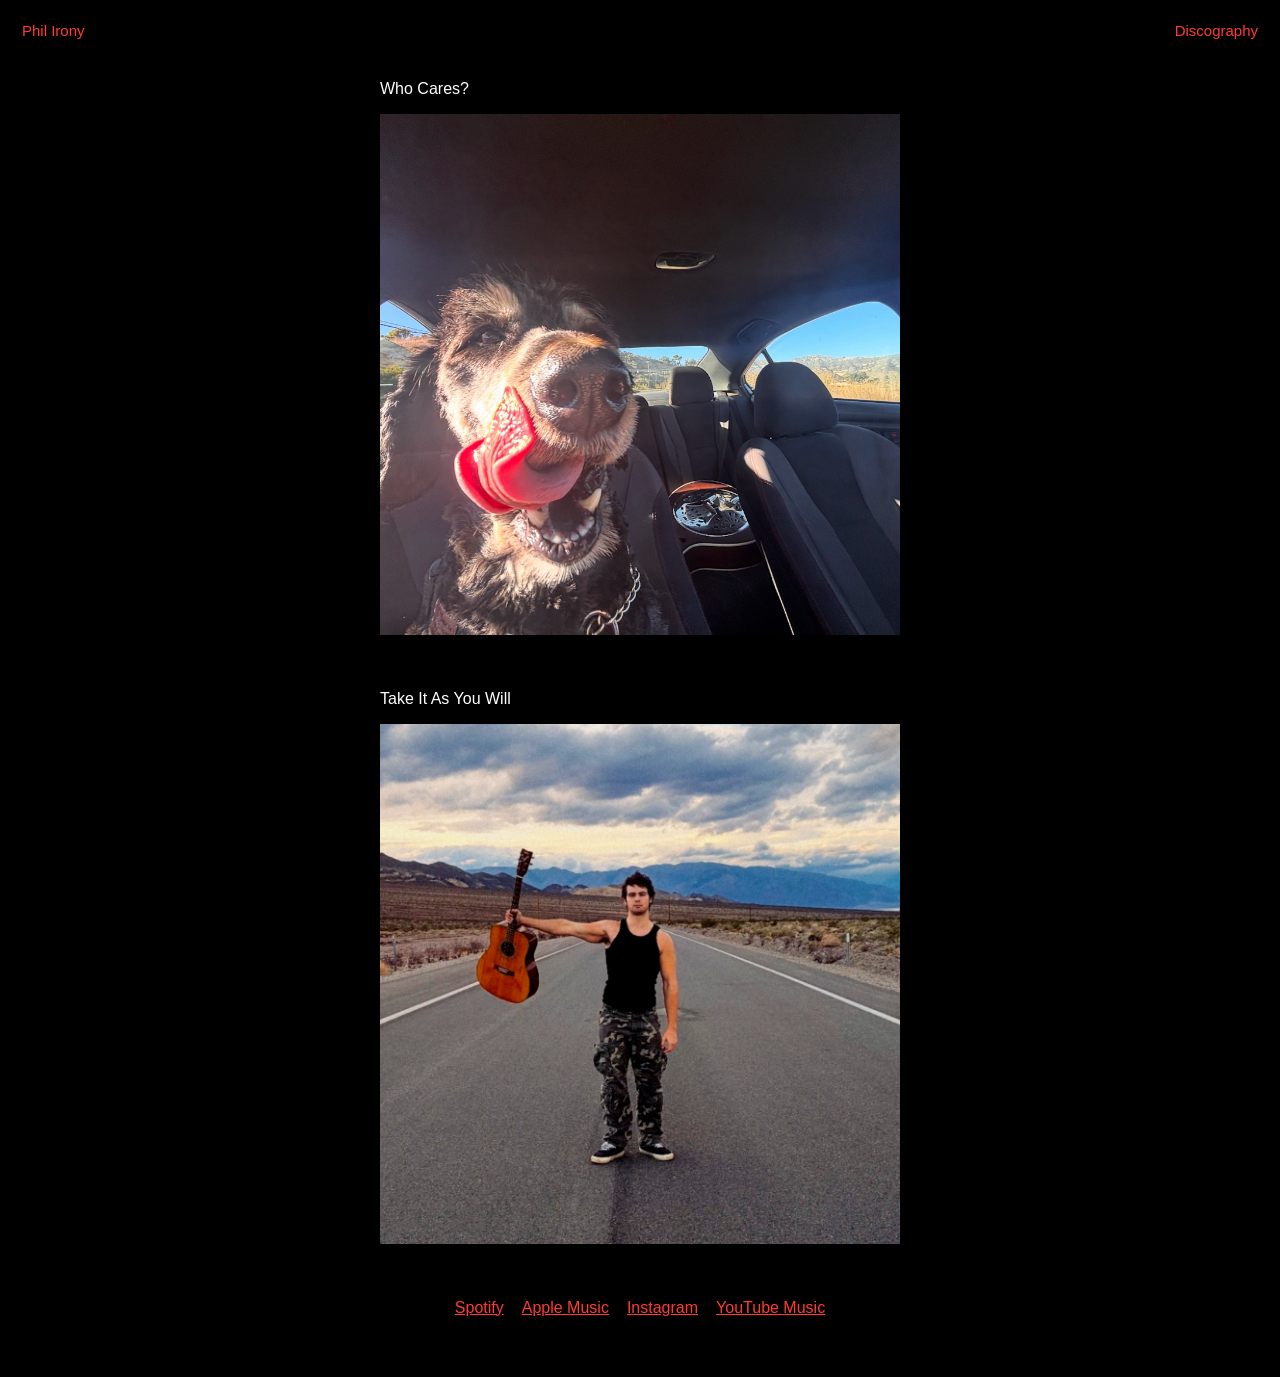
==== index.html @ 6e4e8492 "Dev 1" ====
<!DOCTYPE html>
<html lang="en">
<head>
  <meta charset="UTF-8">
  <meta name="viewport" content="width=device-width, initial-scale=1.0">
  <title>Phil Irony</title>
  <link rel="stylesheet" href="style.css">
</head>

<body>

<div class="top-left">
    Phil Irony
</div>

<div class="top-right">
    <a href="index.html">Discography</a>
</div>

<main class="home">

<p class="small-title">Who Cares?</p>

<a href="ep2.html">
    <img class="album-cover" src="Who Cares EP.png" alt="Who Cares?">
</a>

<p class="small-title">Take It As You Will</p>

<a href="ep1.html">
    <img class="album-cover" src="EP1.png" alt="Take It As You Will">
</a>

<div class="bottom-links">
    <a href="https://open.spotify.com/artist/69qoSF35NxEwvkqIJ1cYDh" target="_blank">Spotify</a>
    <a href="https://music.apple.com/us/artist/phil-irony/1895203218" target="_blank">Apple Music</a>
    <a href="https://www.instagram.com/phil.irony/" target="_blank">Instagram</a>
    <a href="https://music.youtube.com/channel/UC3ixc5yNg5zxXjvX2o9F77Q" target="_blank">YouTube Music</a>
</div>

</main>

</body>
</html>
---- style.css ----
body{
    background:#000;
    color:white;
    font-family:Avenir,"Avenir Next",Helvetica,sans-serif;
    margin:0;
    font-size:16px;
}

a{
    color:white;
    text-decoration:none;
}

a:hover{
    text-decoration:underline;
}

.top-left{
    position:fixed;
    left:22px;
    top:22px;
    color:#ff3b30;
    font-size:15px;
}

.top-right{
    position:fixed;
    right:22px;
    top:22px;
    font-size:15px;
}

.top-right a{
    color:#ff3b30;
}

.home,
.album-page{
    width:520px;
    max-width:88vw;
    margin:80px auto 50px auto;
}

.small-title{
    margin-top:50px;
    margin-bottom:16px;
}

.album-cover{
    width:520px;
    max-width:100%;
    display:block;
    margin-bottom:55px;
}

.bottom-links{
    display:flex;
    justify-content:center;
    flex-wrap:wrap;
    gap:18px;
    margin-top:30px;
    margin-bottom:60px;
}

.bottom-links a,
.listen-links a{
    color:#ff3b30;
    text-decoration:underline;
}

.listen-links{
    display:flex;
    gap:18px;
    margin-top:20px;
    margin-bottom:40px;
}

.tracklist{
    margin-top:30px;
}

details{
    margin-bottom:18px;
}

summary{
    cursor:pointer;
    list-style:none;
}

summary::-webkit-details-marker{
    display:none;
}

summary span{
    float:right;
    color:rgba(255,255,255,.65);
}

details p{
    line-height:1.5;
    color:rgba(255,255,255,.85);
}
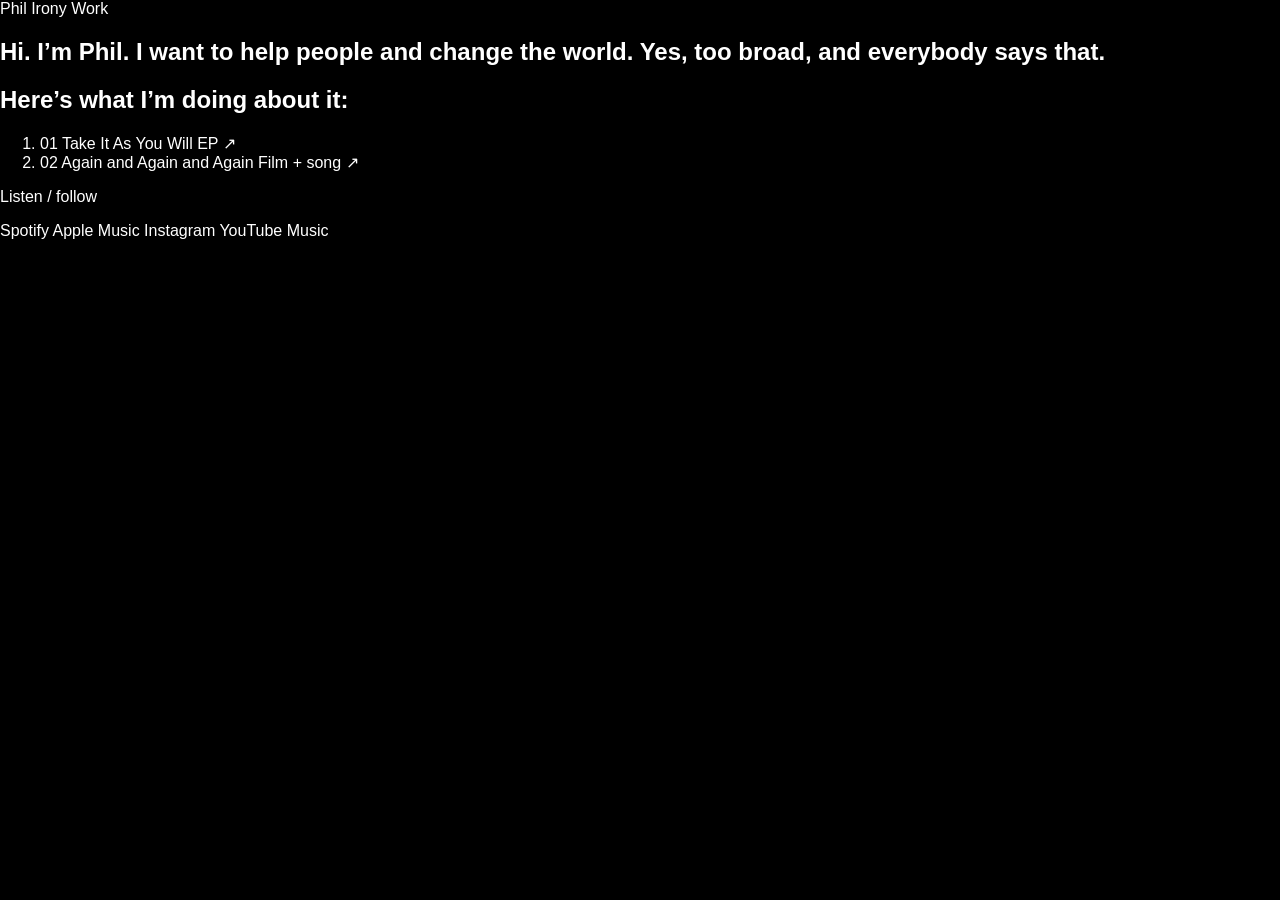
==== commit 10be72f8: "Redesign artist site and update featured work" ====
--- a/index.html
+++ b/index.html
@@ -3,42 +3,56 @@
 <head>
   <meta charset="UTF-8">
   <meta name="viewport" content="width=device-width, initial-scale=1.0">
+  <meta name="description" content="Music and films by Phil Irony.">
   <title>Phil Irony</title>
   <link rel="stylesheet" href="style.css">
 </head>
+<body>
+  <header class="site-header">
+    <a class="wordmark" href="index.html" aria-label="Phil Irony home">Phil Irony</a>
+    <a class="nav-link" href="#work">Work</a>
+  </header>
 
-<body>
+  <main>
+    <section class="intro" aria-labelledby="intro-message">
+      <h1 id="intro-message">
+        Hi. I’m Phil. I want to help people and change the world.
+        <span>Yes, too broad, and everybody says that.</span>
+      </h1>
+    </section>
 
-<div class="top-left">
-    Phil Irony
-</div>
+    <section class="work" id="work" aria-labelledby="work-heading">
+      <h2 id="work-heading">Here’s what I’m doing about it:</h2>
 
-<div class="top-right">
-    <a href="index.html">Discography</a>
-</div>
+      <ol class="release-list">
+        <li>
+          <a class="release" href="ep1.html">
+            <span class="release-number">01</span>
+            <span class="release-title">Take It As You Will</span>
+            <span class="release-type">EP</span>
+            <span class="release-arrow" aria-hidden="true">↗</span>
+          </a>
+        </li>
+        <li>
+          <a class="release" href="ep2.html">
+            <span class="release-number">02</span>
+            <span class="release-title">Again and Again and Again</span>
+            <span class="release-type">Film + song</span>
+            <span class="release-arrow" aria-hidden="true">↗</span>
+          </a>
+        </li>
+      </ol>
+    </section>
+  </main>
 
-<main class="home">
-
-<p class="small-title">Who Cares?</p>
-
-<a href="ep2.html">
-    <img class="album-cover" src="Who Cares EP.png" alt="Who Cares?">
-</a>
-
-<p class="small-title">Take It As You Will</p>
-
-<a href="ep1.html">
-    <img class="album-cover" src="EP1.png" alt="Take It As You Will">
-</a>
-
-<div class="bottom-links">
-    <a href="https://open.spotify.com/artist/69qoSF35NxEwvkqIJ1cYDh" target="_blank">Spotify</a>
-    <a href="https://music.apple.com/us/artist/phil-irony/1895203218" target="_blank">Apple Music</a>
-    <a href="https://www.instagram.com/phil.irony/" target="_blank">Instagram</a>
-    <a href="https://music.youtube.com/channel/UC3ixc5yNg5zxXjvX2o9F77Q" target="_blank">YouTube Music</a>
-</div>
-
-</main>
-
+  <footer class="site-footer">
+    <p>Listen / follow</p>
+    <nav class="footer-links" aria-label="Music and social links">
+      <a href="https://open.spotify.com/artist/69qoSF35NxEwvkqIJ1cYDh" target="_blank" rel="noopener noreferrer">Spotify</a>
+      <a href="https://music.apple.com/us/artist/phil-irony/1895203218" target="_blank" rel="noopener noreferrer">Apple Music</a>
+      <a href="https://www.instagram.com/phil.irony/" target="_blank" rel="noopener noreferrer">Instagram</a>
+      <a href="https://music.youtube.com/channel/UC3ixc5yNg5zxXjvX2o9F77Q" target="_blank" rel="noopener noreferrer">YouTube Music</a>
+    </nav>
+  </footer>
 </body>
-</html>+</html>
--- a/style.css
+++ b/style.css
@@ -1,103 +1,146 @@
-body{
-    background:#000;
-    color:white;
-    font-family:Avenir,"Avenir Next",Helvetica,sans-serif;
-    margin:0;
-    font-size:16px;
+body {
+    background: #000;
+    color: #fff;
+    font-family: Avenir, "Avenir Next", Helvetica, Arial, sans-serif;
+    margin: 0;
+    font-size: 16px;
 }
 
-a{
-    color:white;
-    text-decoration:none;
+a {
+    color: inherit;
+    text-decoration: none;
 }
 
-a:hover{
-    text-decoration:underline;
+a:hover {
+    text-decoration: underline;
 }
 
-.top-left{
-    position:fixed;
-    left:22px;
-    top:22px;
-    color:#ff3b30;
-    font-size:15px;
+/* Navigation */
+
+.top-left,
+.top-right {
+    position: fixed;
+    top: 22px;
+    z-index: 10;
+    font-size: 15px;
 }
 
-.top-right{
-    position:fixed;
-    right:22px;
-    top:22px;
-    font-size:15px;
+.top-left {
+    left: 22px;
 }
 
-.top-right a{
-    color:#ff3b30;
+.top-right {
+    right: 22px;
 }
 
-.home,
-.album-page{
-    width:520px;
-    max-width:88vw;
-    margin:80px auto 50px auto;
+.top-left a,
+.top-right a {
+    color: #ff3b30;
 }
 
-.small-title{
-    margin-top:50px;
-    margin-bottom:16px;
+/* Main page layout */
+
+.home,
+.album-page {
+    width: 520px;
+    max-width: calc(100vw - 44px);
+    margin: 85px auto 60px;
 }
 
-.album-cover{
-    width:520px;
-    max-width:100%;
-    display:block;
-    margin-bottom:55px;
+.small-title {
+    margin: 0 0 16px;
+    font-size: 16px;
+    font-weight: normal;
 }
 
-.bottom-links{
-    display:flex;
-    justify-content:center;
-    flex-wrap:wrap;
-    gap:18px;
-    margin-top:30px;
-    margin-bottom:60px;
+.home .small-title:not(:first-child) {
+    margin-top: 55px;
+}
+
+/* Album artwork */
+
+.album-cover {
+    display: block;
+    width: 100%;
+    height: auto;
+}
+
+/* Homepage links */
+
+.bottom-links {
+    display: flex;
+    justify-content: center;
+    flex-wrap: wrap;
+    gap: 18px;
+    margin: 55px 0 20px;
 }
 
 .bottom-links a,
-.listen-links a{
-    color:#ff3b30;
-    text-decoration:underline;
+.listen-links a {
+    color: #ff3b30;
+    text-decoration: underline;
 }
 
-.listen-links{
-    display:flex;
-    gap:18px;
-    margin-top:20px;
-    margin-bottom:40px;
+/* Album streaming links */
+
+.listen-links {
+    display: flex;
+    flex-wrap: wrap;
+    gap: 18px;
+    margin: 22px 0 42px;
 }
 
-.tracklist{
-    margin-top:30px;
+/* Track list */
+
+.tracklist {
+    margin-top: 30px;
 }
 
-details{
-    margin-bottom:18px;
+details {
+    margin-bottom: 20px;
 }
 
-summary{
-    cursor:pointer;
-    list-style:none;
+summary {
+    cursor: pointer;
+    list-style: none;
+    padding: 4px 0;
 }
 
-summary::-webkit-details-marker{
-    display:none;
+summary::-webkit-details-marker {
+    display: none;
 }
 
-summary span{
-    float:right;
-    color:rgba(255,255,255,.65);
+summary span {
+    float: right;
+    color: rgba(255, 255, 255, 0.55);
 }
 
-details p{
-    line-height:1.5;
-    color:rgba(255,255,255,.85);
+details p {
+    margin: 18px 0 30px;
+    line-height: 1.55;
+    color: rgba(255, 255, 255, 0.85);
+}
+
+/* Mobile */
+
+@media (max-width: 600px) {
+    .top-left {
+        left: 16px;
+        top: 16px;
+    }
+
+    .top-right {
+        right: 16px;
+        top: 16px;
+    }
+
+    .home,
+    .album-page {
+        max-width: calc(100vw - 32px);
+        margin-top: 72px;
+    }
+
+    .listen-links {
+        gap: 14px;
+    }
 }
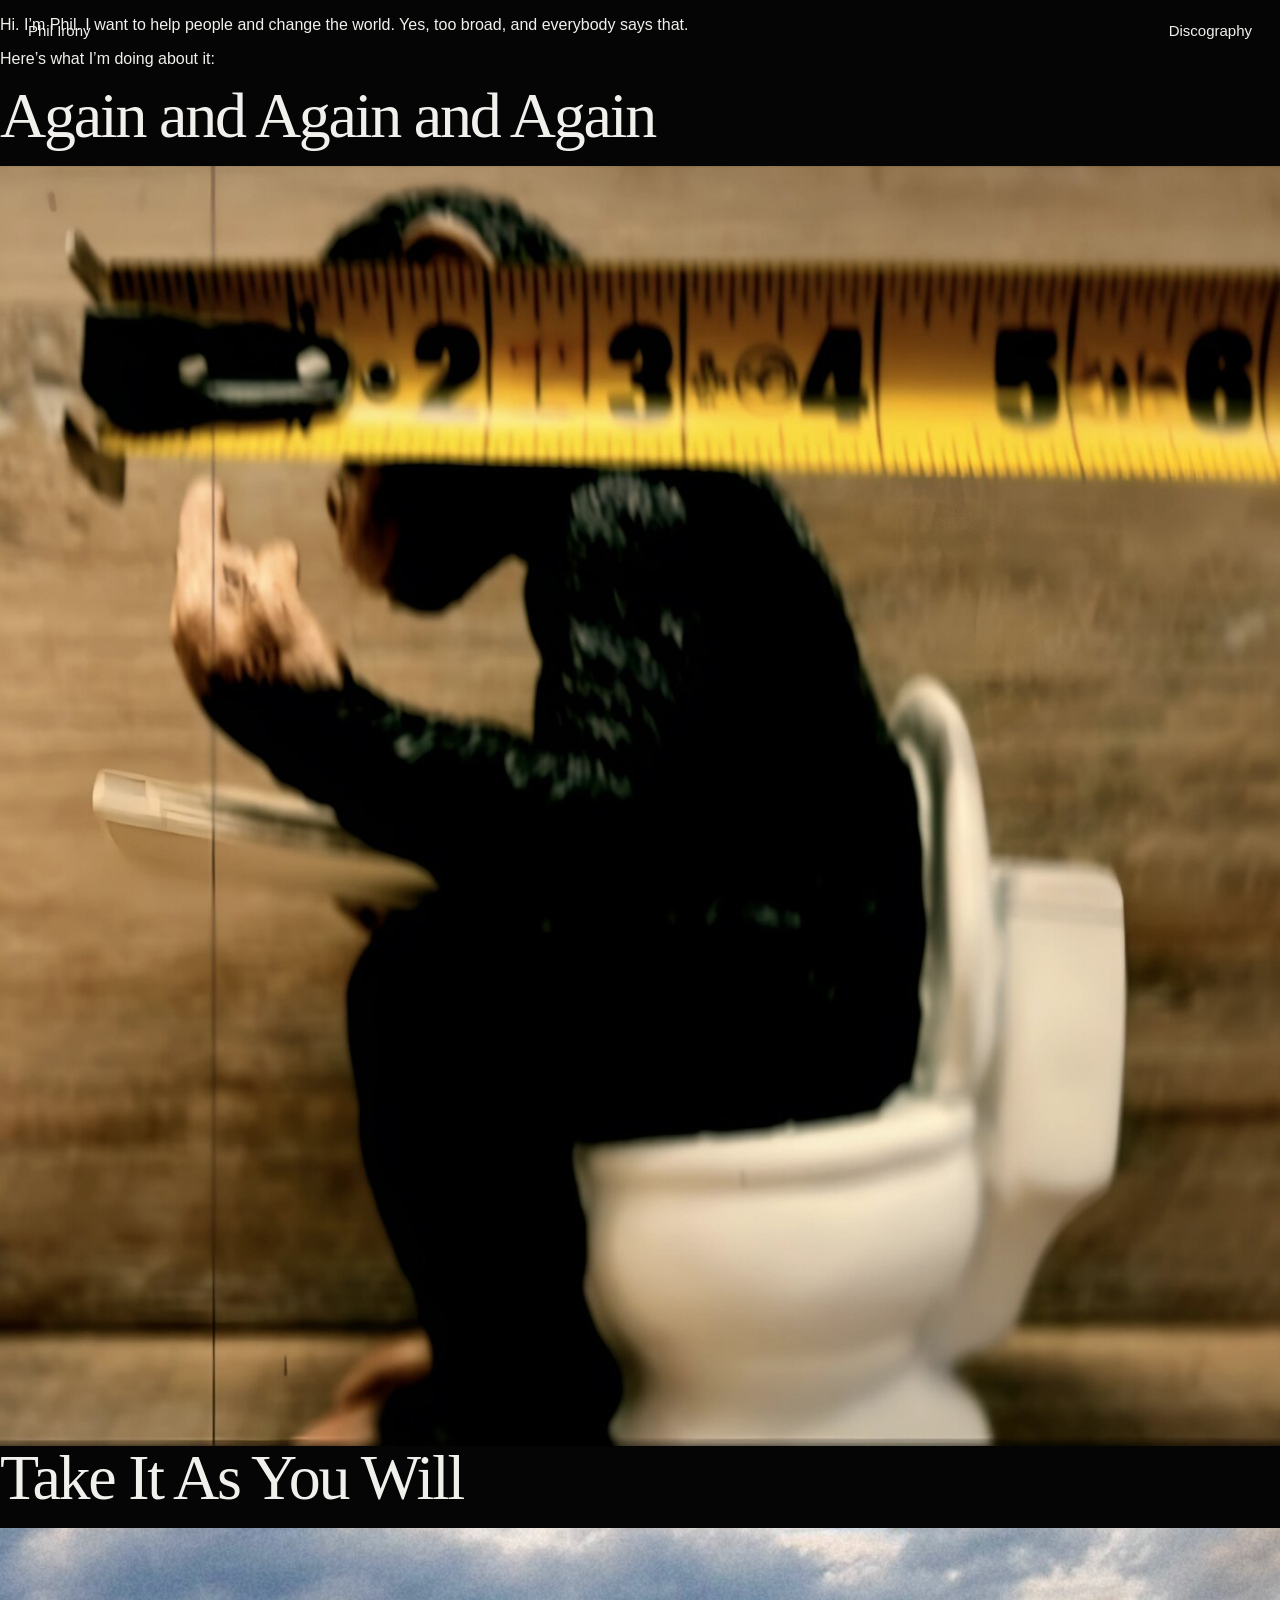
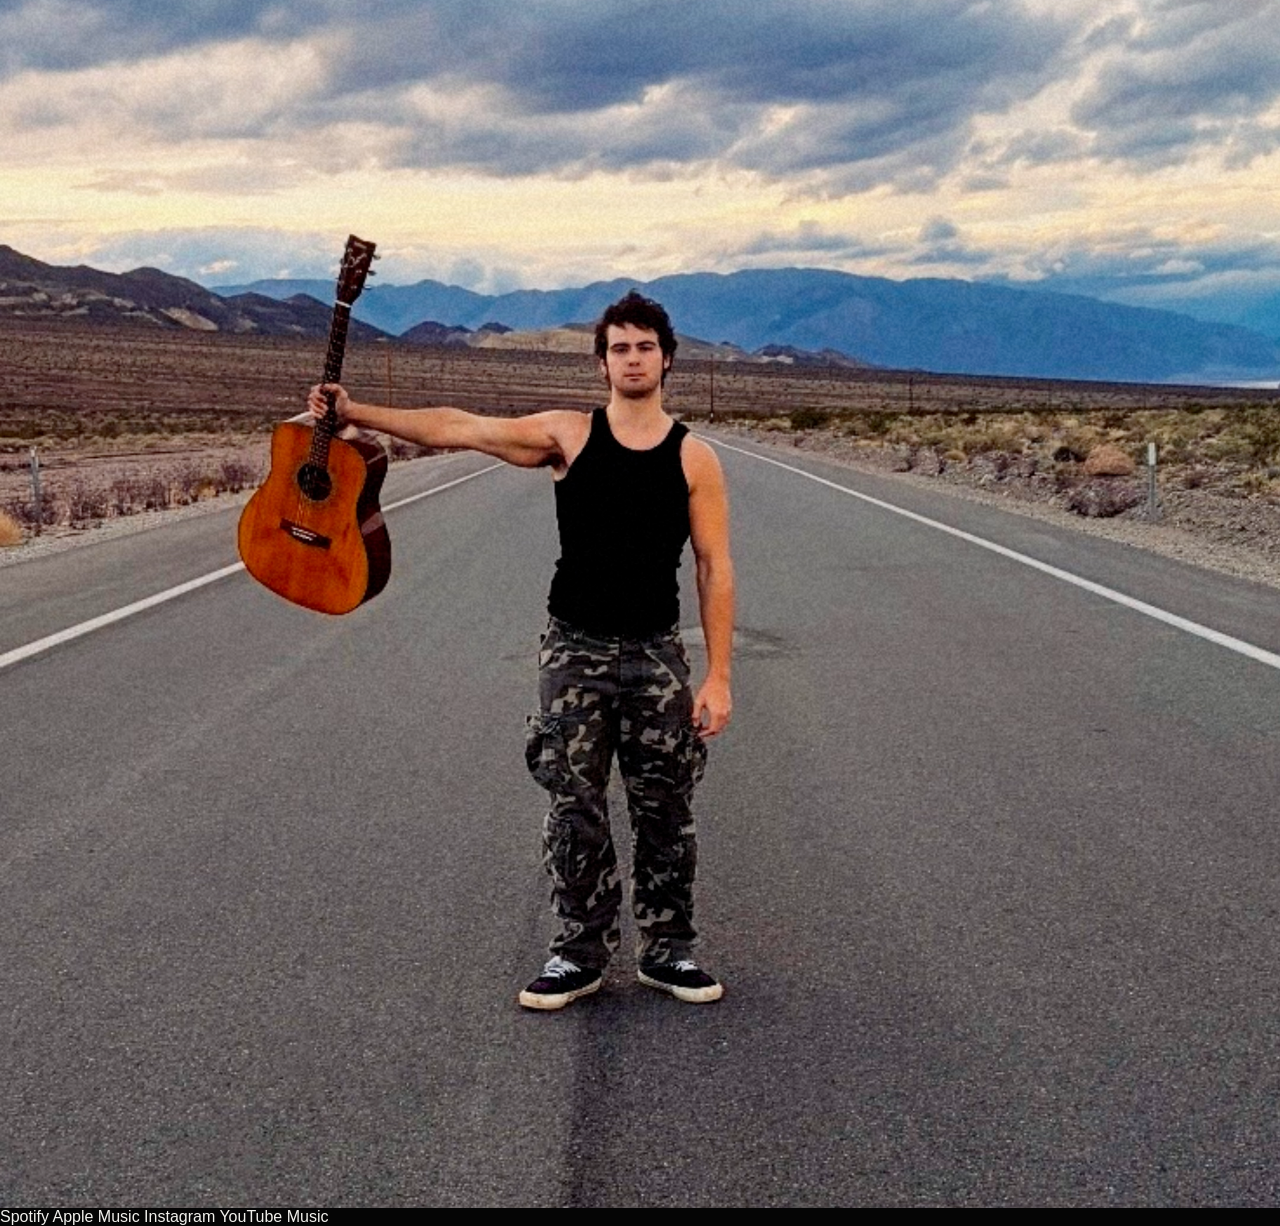
==== commit 83922000: "Restore original layout and add opening message" ====
--- a/index.html
+++ b/index.html
@@ -7,52 +7,44 @@
   <title>Phil Irony</title>
   <link rel="stylesheet" href="style.css">
 </head>
+
 <body>
-  <header class="site-header">
-    <a class="wordmark" href="index.html" aria-label="Phil Irony home">Phil Irony</a>
-    <a class="nav-link" href="#work">Work</a>
-  </header>
 
-  <main>
-    <section class="intro" aria-labelledby="intro-message">
-      <h1 id="intro-message">
-        Hi. I’m Phil. I want to help people and change the world.
-        <span>Yes, too broad, and everybody says that.</span>
-      </h1>
-    </section>
+<div class="top-left">
+    Phil Irony
+</div>
 
-    <section class="work" id="work" aria-labelledby="work-heading">
-      <h2 id="work-heading">Here’s what I’m doing about it:</h2>
+<div class="top-right">
+    <a href="index.html">Discography</a>
+</div>
 
-      <ol class="release-list">
-        <li>
-          <a class="release" href="ep1.html">
-            <span class="release-number">01</span>
-            <span class="release-title">Take It As You Will</span>
-            <span class="release-type">EP</span>
-            <span class="release-arrow" aria-hidden="true">↗</span>
-          </a>
-        </li>
-        <li>
-          <a class="release" href="ep2.html">
-            <span class="release-number">02</span>
-            <span class="release-title">Again and Again and Again</span>
-            <span class="release-type">Film + song</span>
-            <span class="release-arrow" aria-hidden="true">↗</span>
-          </a>
-        </li>
-      </ol>
-    </section>
-  </main>
+<main class="home">
 
-  <footer class="site-footer">
-    <p>Listen / follow</p>
-    <nav class="footer-links" aria-label="Music and social links">
-      <a href="https://open.spotify.com/artist/69qoSF35NxEwvkqIJ1cYDh" target="_blank" rel="noopener noreferrer">Spotify</a>
-      <a href="https://music.apple.com/us/artist/phil-irony/1895203218" target="_blank" rel="noopener noreferrer">Apple Music</a>
-      <a href="https://www.instagram.com/phil.irony/" target="_blank" rel="noopener noreferrer">Instagram</a>
-      <a href="https://music.youtube.com/channel/UC3ixc5yNg5zxXjvX2o9F77Q" target="_blank" rel="noopener noreferrer">YouTube Music</a>
-    </nav>
-  </footer>
+<div class="intro-message">
+    <p>Hi. I’m Phil. I want to help people and change the world. Yes, too broad, and everybody says that.</p>
+    <p>Here’s what I’m doing about it:</p>
+</div>
+
+<p class="small-title">Again and Again and Again</p>
+
+<a href="ep2.html">
+    <img class="album-cover" src="Again and Again and Again.jpg" alt="Again and Again and Again">
+</a>
+
+<p class="small-title">Take It As You Will</p>
+
+<a href="ep1.html">
+    <img class="album-cover" src="EP1.png" alt="Take It As You Will">
+</a>
+
+<div class="bottom-links">
+    <a href="https://open.spotify.com/artist/69qoSF35NxEwvkqIJ1cYDh" target="_blank" rel="noopener noreferrer">Spotify</a>
+    <a href="https://music.apple.com/us/artist/phil-irony/1895203218" target="_blank" rel="noopener noreferrer">Apple Music</a>
+    <a href="https://www.instagram.com/phil.irony/" target="_blank" rel="noopener noreferrer">Instagram</a>
+    <a href="https://music.youtube.com/channel/UC3ixc5yNg5zxXjvX2o9F77Q" target="_blank" rel="noopener noreferrer">YouTube Music</a>
+</div>
+
+</main>
+
 </body>
 </html>
--- a/style.css
+++ b/style.css
@@ -1,21 +1,168 @@
+:root {
+    color-scheme: dark;
+    --black: #050505;
+    --white: #f1f0ec;
+    --muted: #8c8b87;
+    --line: rgba(241, 240, 236, 0.22);
+    --red: #d83a31;
+}
+
+* { box-sizing: border-box; }
+
+html { scroll-behavior: smooth; }
+
 body {
-    background: #000;
-    color: #fff;
+    background: var(--black);
+    color: var(--white);
     font-family: Avenir, "Avenir Next", Helvetica, Arial, sans-serif;
     margin: 0;
     font-size: 16px;
-}
-
-a {
-    color: inherit;
-    text-decoration: none;
-}
-
-a:hover {
+    -webkit-font-smoothing: antialiased;
+}
+
+a { color: inherit; text-decoration: none; }
+
+a:focus-visible,
+summary:focus-visible {
+    outline: 1px solid var(--red);
+    outline-offset: 5px;
+}
+
+.site-header {
+    position: fixed;
+    inset: 0 0 auto;
+    z-index: 20;
+    display: flex;
+    align-items: center;
+    justify-content: space-between;
+    padding: 22px 28px;
+    mix-blend-mode: difference;
+    font-size: 15px;
+}
+
+.wordmark,
+.nav-link,
+.top-left a,
+.top-right a { color: var(--white); }
+
+.nav-link,
+.top-right a {
     text-decoration: underline;
-}
-
-/* Navigation */
+    text-decoration-color: transparent;
+    text-underline-offset: 4px;
+    transition: text-decoration-color 160ms ease;
+}
+
+.nav-link:hover,
+.top-right a:hover { text-decoration-color: currentColor; }
+
+.intro {
+    display: flex;
+    align-items: center;
+    min-height: 100svh;
+    padding: 130px max(28px, 7vw) 90px;
+}
+
+.intro h1 {
+    max-width: 1100px;
+    margin: 0;
+    font-size: clamp(2.4rem, 6vw, 6.8rem);
+    font-weight: 400;
+    letter-spacing: -0.045em;
+    line-height: 0.98;
+}
+
+.intro h1 span {
+    display: block;
+    max-width: 14em;
+    margin-top: 0.42em;
+    color: var(--muted);
+}
+
+.work {
+    min-height: 100svh;
+    padding: 24vh max(28px, 7vw) 18vh;
+}
+
+.work h2 {
+    max-width: 820px;
+    margin: 0 0 18vh;
+    font-size: clamp(2rem, 4.6vw, 5.2rem);
+    font-weight: 400;
+    letter-spacing: -0.04em;
+    line-height: 1.02;
+}
+
+.release-list {
+    max-width: 1200px;
+    margin: 0;
+    padding: 0;
+    border-top: 1px solid var(--line);
+    list-style: none;
+}
+
+.release-list li { border-bottom: 1px solid var(--line); }
+
+.release {
+    display: grid;
+    grid-template-columns: 52px minmax(0, 1fr) auto 28px;
+    gap: 24px;
+    align-items: baseline;
+    padding: 34px 4px 32px;
+    transition: color 180ms ease, padding 180ms ease;
+}
+
+.release:hover {
+    color: var(--red);
+    padding-left: 14px;
+}
+
+.release-number,
+.release-type {
+    color: var(--muted);
+    font-size: 0.86rem;
+    letter-spacing: 0.05em;
+    text-transform: uppercase;
+}
+
+.release-title {
+    font-family: Georgia, "Times New Roman", serif;
+    font-size: clamp(1.9rem, 4.2vw, 4.6rem);
+    letter-spacing: -0.035em;
+    line-height: 1;
+}
+
+.release-arrow { font-size: 1.25rem; }
+
+.site-footer {
+    display: flex;
+    align-items: flex-end;
+    justify-content: space-between;
+    gap: 30px;
+    padding: 55px max(28px, 7vw) 34px;
+    border-top: 1px solid var(--line);
+    color: var(--muted);
+}
+
+.site-footer p { margin: 0; }
+
+.footer-links {
+    display: flex;
+    flex-wrap: wrap;
+    justify-content: flex-end;
+    gap: 14px 24px;
+}
+
+.footer-links a {
+    color: var(--white);
+    text-decoration: underline;
+    text-decoration-color: var(--line);
+    text-underline-offset: 4px;
+}
+
+.footer-links a:hover { text-decoration-color: var(--red); }
+
+/* Work pages */
 
 .top-left,
 .top-right {
@@ -25,122 +172,146 @@
     font-size: 15px;
 }
 
-.top-left {
-    left: 22px;
-}
-
-.top-right {
-    right: 22px;
-}
-
-.top-left a,
-.top-right a {
-    color: #ff3b30;
-}
-
-/* Main page layout */
-
-.home,
+.top-left { left: 28px; }
+.top-right { right: 28px; }
+
 .album-page {
-    width: 520px;
-    max-width: calc(100vw - 44px);
-    margin: 85px auto 60px;
+    width: min(640px, calc(100vw - 56px));
+    margin: 120px auto 80px;
 }
 
 .small-title {
-    margin: 0 0 16px;
-    font-size: 16px;
+    margin: 0 0 18px;
+    font-family: Georgia, "Times New Roman", serif;
+    font-size: clamp(2rem, 5vw, 4.4rem);
     font-weight: normal;
-}
-
-.home .small-title:not(:first-child) {
-    margin-top: 55px;
-}
-
-/* Album artwork */
-
-.album-cover {
+    letter-spacing: -0.035em;
+    line-height: 1;
+}
+
+.work-kind {
+    margin: 0 0 54px;
+    color: var(--muted);
+    font-size: 0.86rem;
+    letter-spacing: 0.06em;
+    text-transform: uppercase;
+}
+
+.album-cover,
+.artwork-placeholder img {
     display: block;
     width: 100%;
     height: auto;
 }
 
-/* Homepage links */
-
-.bottom-links {
-    display: flex;
-    justify-content: center;
+.artwork-placeholder {
+    display: grid;
+    place-items: center;
+    width: 100%;
+    aspect-ratio: 1 / 1;
+    border: 1px solid var(--line);
+    background: #090909;
+    overflow: hidden;
+}
+
+.artwork-placeholder::after {
+    content: "ARTWORK";
+    color: #3d3d3a;
+    font-size: 0.75rem;
+    letter-spacing: 0.16em;
+}
+
+.artwork-placeholder img {
+    grid-area: 1 / 1;
+    z-index: 1;
+}
+
+.project-note {
+    max-width: 34em;
+    margin: 34px 0 48px;
+    color: rgba(241, 240, 236, 0.82);
+    font-size: 1.06rem;
+    line-height: 1.65;
+}
+
+.listen-links {
+    display: flex;
     flex-wrap: wrap;
-    gap: 18px;
-    margin: 55px 0 20px;
-}
-
-.bottom-links a,
+    gap: 16px 24px;
+    margin: 24px 0 48px;
+}
+
 .listen-links a {
-    color: #ff3b30;
+    color: var(--red);
     text-decoration: underline;
-}
-
-/* Album streaming links */
-
-.listen-links {
-    display: flex;
-    flex-wrap: wrap;
-    gap: 18px;
-    margin: 22px 0 42px;
-}
-
-/* Track list */
+    text-underline-offset: 4px;
+}
 
 .tracklist {
-    margin-top: 30px;
-}
-
-details {
-    margin-bottom: 20px;
-}
+    margin-top: 34px;
+    border-top: 1px solid var(--line);
+}
+
+details { margin: 0; border-bottom: 1px solid var(--line); }
 
 summary {
     cursor: pointer;
     list-style: none;
-    padding: 4px 0;
-}
-
-summary::-webkit-details-marker {
-    display: none;
-}
-
-summary span {
-    float: right;
-    color: rgba(255, 255, 255, 0.55);
-}
+    padding: 22px 0;
+}
+
+summary::-webkit-details-marker { display: none; }
+
+summary span { float: right; color: var(--muted); }
 
 details p {
-    margin: 18px 0 30px;
-    line-height: 1.55;
-    color: rgba(255, 255, 255, 0.85);
-}
-
-/* Mobile */
-
-@media (max-width: 600px) {
-    .top-left {
-        left: 16px;
-        top: 16px;
-    }
-
-    .top-right {
-        right: 16px;
-        top: 16px;
-    }
-
-    .home,
-    .album-page {
-        max-width: calc(100vw - 32px);
-        margin-top: 72px;
-    }
-
-    .listen-links {
-        gap: 14px;
-    }
-}+    margin: 2px 0 34px;
+    line-height: 1.65;
+    color: rgba(241, 240, 236, 0.82);
+}
+
+@media (max-width: 700px) {
+    .site-header { padding: 18px; }
+
+    .intro {
+        align-items: flex-end;
+        padding: 100px 18px 12vh;
+    }
+
+    .intro h1 {
+        font-size: clamp(2.45rem, 12vw, 4.5rem);
+        line-height: 0.99;
+    }
+
+    .work { padding: 25vh 18px 15vh; }
+    .work h2 { margin-bottom: 14vh; }
+
+    .release {
+        grid-template-columns: 34px minmax(0, 1fr) 20px;
+        gap: 12px;
+        padding: 25px 0 23px;
+    }
+
+    .release:hover { padding-left: 0; }
+
+    .release-type {
+        grid-column: 2;
+        margin-top: 5px;
+    }
+
+    .release-arrow {
+        grid-column: 3;
+        grid-row: 1;
+    }
+
+    .site-footer { display: block; padding: 40px 18px 28px; }
+    .footer-links { justify-content: flex-start; margin-top: 20px; }
+    .top-left { left: 18px; top: 18px; }
+    .top-right { right: 18px; top: 18px; }
+    .album-page { width: calc(100vw - 36px); margin-top: 104px; }
+}
+
+@media (prefers-reduced-motion: reduce) {
+    html { scroll-behavior: auto; }
+    .release { transition: none; }
+}
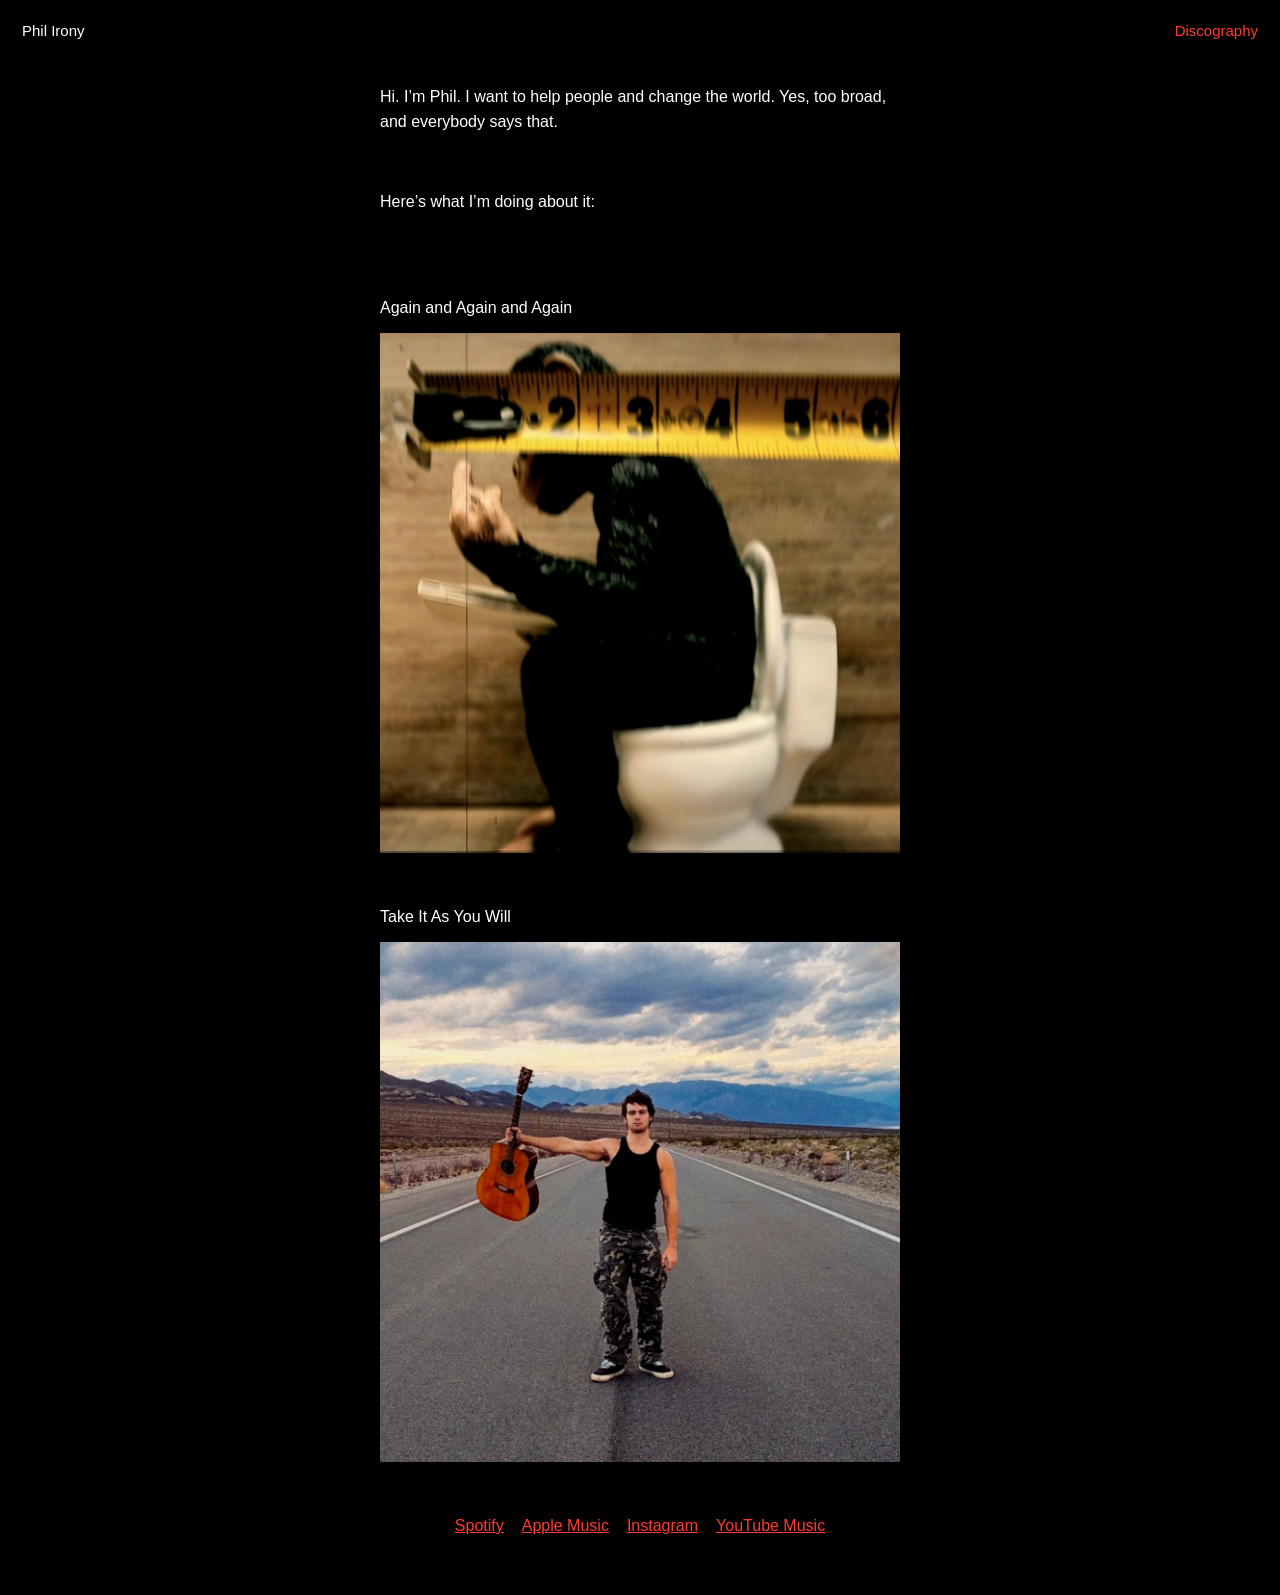
==== commit 2ca87ebb: "Force restored layout stylesheet refresh" ====
--- a/index.html
+++ b/index.html
@@ -5,7 +5,7 @@
   <meta name="viewport" content="width=device-width, initial-scale=1.0">
   <meta name="description" content="Music and films by Phil Irony.">
   <title>Phil Irony</title>
-  <link rel="stylesheet" href="style.css">
+  <link rel="stylesheet" href="style.css?v=original-layout-2">
 </head>
 
 <body>
--- a/style.css
+++ b/style.css
@@ -1,168 +1,21 @@
-:root {
-    color-scheme: dark;
-    --black: #050505;
-    --white: #f1f0ec;
-    --muted: #8c8b87;
-    --line: rgba(241, 240, 236, 0.22);
-    --red: #d83a31;
-}
-
-* { box-sizing: border-box; }
-
-html { scroll-behavior: smooth; }
-
 body {
-    background: var(--black);
-    color: var(--white);
+    background: #000;
+    color: #fff;
     font-family: Avenir, "Avenir Next", Helvetica, Arial, sans-serif;
     margin: 0;
     font-size: 16px;
-    -webkit-font-smoothing: antialiased;
 }
 
-a { color: inherit; text-decoration: none; }
-
-a:focus-visible,
-summary:focus-visible {
-    outline: 1px solid var(--red);
-    outline-offset: 5px;
+a {
+    color: inherit;
+    text-decoration: none;
 }
 
-.site-header {
-    position: fixed;
-    inset: 0 0 auto;
-    z-index: 20;
-    display: flex;
-    align-items: center;
-    justify-content: space-between;
-    padding: 22px 28px;
-    mix-blend-mode: difference;
-    font-size: 15px;
+a:hover {
+    text-decoration: underline;
 }
 
-.wordmark,
-.nav-link,
-.top-left a,
-.top-right a { color: var(--white); }
-
-.nav-link,
-.top-right a {
-    text-decoration: underline;
-    text-decoration-color: transparent;
-    text-underline-offset: 4px;
-    transition: text-decoration-color 160ms ease;
-}
-
-.nav-link:hover,
-.top-right a:hover { text-decoration-color: currentColor; }
-
-.intro {
-    display: flex;
-    align-items: center;
-    min-height: 100svh;
-    padding: 130px max(28px, 7vw) 90px;
-}
-
-.intro h1 {
-    max-width: 1100px;
-    margin: 0;
-    font-size: clamp(2.4rem, 6vw, 6.8rem);
-    font-weight: 400;
-    letter-spacing: -0.045em;
-    line-height: 0.98;
-}
-
-.intro h1 span {
-    display: block;
-    max-width: 14em;
-    margin-top: 0.42em;
-    color: var(--muted);
-}
-
-.work {
-    min-height: 100svh;
-    padding: 24vh max(28px, 7vw) 18vh;
-}
-
-.work h2 {
-    max-width: 820px;
-    margin: 0 0 18vh;
-    font-size: clamp(2rem, 4.6vw, 5.2rem);
-    font-weight: 400;
-    letter-spacing: -0.04em;
-    line-height: 1.02;
-}
-
-.release-list {
-    max-width: 1200px;
-    margin: 0;
-    padding: 0;
-    border-top: 1px solid var(--line);
-    list-style: none;
-}
-
-.release-list li { border-bottom: 1px solid var(--line); }
-
-.release {
-    display: grid;
-    grid-template-columns: 52px minmax(0, 1fr) auto 28px;
-    gap: 24px;
-    align-items: baseline;
-    padding: 34px 4px 32px;
-    transition: color 180ms ease, padding 180ms ease;
-}
-
-.release:hover {
-    color: var(--red);
-    padding-left: 14px;
-}
-
-.release-number,
-.release-type {
-    color: var(--muted);
-    font-size: 0.86rem;
-    letter-spacing: 0.05em;
-    text-transform: uppercase;
-}
-
-.release-title {
-    font-family: Georgia, "Times New Roman", serif;
-    font-size: clamp(1.9rem, 4.2vw, 4.6rem);
-    letter-spacing: -0.035em;
-    line-height: 1;
-}
-
-.release-arrow { font-size: 1.25rem; }
-
-.site-footer {
-    display: flex;
-    align-items: flex-end;
-    justify-content: space-between;
-    gap: 30px;
-    padding: 55px max(28px, 7vw) 34px;
-    border-top: 1px solid var(--line);
-    color: var(--muted);
-}
-
-.site-footer p { margin: 0; }
-
-.footer-links {
-    display: flex;
-    flex-wrap: wrap;
-    justify-content: flex-end;
-    gap: 14px 24px;
-}
-
-.footer-links a {
-    color: var(--white);
-    text-decoration: underline;
-    text-decoration-color: var(--line);
-    text-underline-offset: 4px;
-}
-
-.footer-links a:hover { text-decoration-color: var(--red); }
-
-/* Work pages */
+/* Navigation */
 
 .top-left,
 .top-right {
@@ -172,146 +25,149 @@
     font-size: 15px;
 }
 
-.top-left { left: 28px; }
-.top-right { right: 28px; }
+.top-left {
+    left: 22px;
+}
 
+.top-right {
+    right: 22px;
+}
+
+.top-left a,
+.top-right a {
+    color: #ff3b30;
+}
+
+/* Main page layout */
+
+.home,
 .album-page {
-    width: min(640px, calc(100vw - 56px));
-    margin: 120px auto 80px;
+    width: 520px;
+    max-width: calc(100vw - 44px);
+    margin: 85px auto 60px;
+}
+
+.intro-message {
+    margin: 0 0 85px;
+    line-height: 1.55;
+}
+
+.intro-message p {
+    margin: 0;
+}
+
+.intro-message p + p {
+    margin-top: 55px;
 }
 
 .small-title {
-    margin: 0 0 18px;
-    font-family: Georgia, "Times New Roman", serif;
-    font-size: clamp(2rem, 5vw, 4.4rem);
+    margin: 0 0 16px;
+    font-size: 16px;
     font-weight: normal;
-    letter-spacing: -0.035em;
-    line-height: 1;
 }
 
-.work-kind {
-    margin: 0 0 54px;
-    color: var(--muted);
-    font-size: 0.86rem;
-    letter-spacing: 0.06em;
-    text-transform: uppercase;
+.home .small-title:not(:first-of-type) {
+    margin-top: 55px;
 }
 
-.album-cover,
-.artwork-placeholder img {
+/* Artwork */
+
+.album-cover {
     display: block;
     width: 100%;
     height: auto;
 }
 
-.artwork-placeholder {
-    display: grid;
-    place-items: center;
-    width: 100%;
-    aspect-ratio: 1 / 1;
-    border: 1px solid var(--line);
-    background: #090909;
-    overflow: hidden;
+.project-note {
+    margin: 22px 0 42px;
+    line-height: 1.55;
+    color: rgba(255, 255, 255, 0.85);
 }
 
-.artwork-placeholder::after {
-    content: "ARTWORK";
-    color: #3d3d3a;
-    font-size: 0.75rem;
-    letter-spacing: 0.16em;
+/* Homepage links */
+
+.bottom-links {
+    display: flex;
+    justify-content: center;
+    flex-wrap: wrap;
+    gap: 18px;
+    margin: 55px 0 20px;
 }
 
-.artwork-placeholder img {
-    grid-area: 1 / 1;
-    z-index: 1;
+.bottom-links a,
+.listen-links a {
+    color: #ff3b30;
+    text-decoration: underline;
 }
 
-.project-note {
-    max-width: 34em;
-    margin: 34px 0 48px;
-    color: rgba(241, 240, 236, 0.82);
-    font-size: 1.06rem;
-    line-height: 1.65;
-}
+/* Album streaming links */
 
 .listen-links {
     display: flex;
     flex-wrap: wrap;
-    gap: 16px 24px;
-    margin: 24px 0 48px;
+    gap: 18px;
+    margin: 22px 0 42px;
 }
 
-.listen-links a {
-    color: var(--red);
-    text-decoration: underline;
-    text-underline-offset: 4px;
+/* Track list */
+
+.tracklist {
+    margin-top: 30px;
 }
 
-.tracklist {
-    margin-top: 34px;
-    border-top: 1px solid var(--line);
+details {
+    margin-bottom: 20px;
 }
-
-details { margin: 0; border-bottom: 1px solid var(--line); }
 
 summary {
     cursor: pointer;
     list-style: none;
-    padding: 22px 0;
+    padding: 4px 0;
 }
 
-summary::-webkit-details-marker { display: none; }
+summary::-webkit-details-marker {
+    display: none;
+}
 
-summary span { float: right; color: var(--muted); }
+summary span {
+    float: right;
+    color: rgba(255, 255, 255, 0.55);
+}
 
 details p {
-    margin: 2px 0 34px;
-    line-height: 1.65;
-    color: rgba(241, 240, 236, 0.82);
+    margin: 18px 0 30px;
+    line-height: 1.55;
+    color: rgba(255, 255, 255, 0.85);
 }
 
-@media (max-width: 700px) {
-    .site-header { padding: 18px; }
+/* Mobile */
 
-    .intro {
-        align-items: flex-end;
-        padding: 100px 18px 12vh;
+@media (max-width: 600px) {
+    .top-left {
+        left: 16px;
+        top: 16px;
     }
 
-    .intro h1 {
-        font-size: clamp(2.45rem, 12vw, 4.5rem);
-        line-height: 0.99;
+    .top-right {
+        right: 16px;
+        top: 16px;
     }
 
-    .work { padding: 25vh 18px 15vh; }
-    .work h2 { margin-bottom: 14vh; }
-
-    .release {
-        grid-template-columns: 34px minmax(0, 1fr) 20px;
-        gap: 12px;
-        padding: 25px 0 23px;
+    .home,
+    .album-page {
+        max-width: calc(100vw - 32px);
+        margin-top: 72px;
     }
 
-    .release:hover { padding-left: 0; }
-
-    .release-type {
-        grid-column: 2;
-        margin-top: 5px;
+    .intro-message {
+        margin-bottom: 70px;
     }
 
-    .release-arrow {
-        grid-column: 3;
-        grid-row: 1;
+    .intro-message p + p {
+        margin-top: 45px;
     }
 
-    .site-footer { display: block; padding: 40px 18px 28px; }
-    .footer-links { justify-content: flex-start; margin-top: 20px; }
-    .top-left { left: 18px; top: 18px; }
-    .top-right { right: 18px; top: 18px; }
-    .album-page { width: calc(100vw - 36px); margin-top: 104px; }
+    .listen-links {
+        gap: 14px;
+    }
 }
-
-@media (prefers-reduced-motion: reduce) {
-    html { scroll-behavior: auto; }
-    .release { transition: none; }
-}
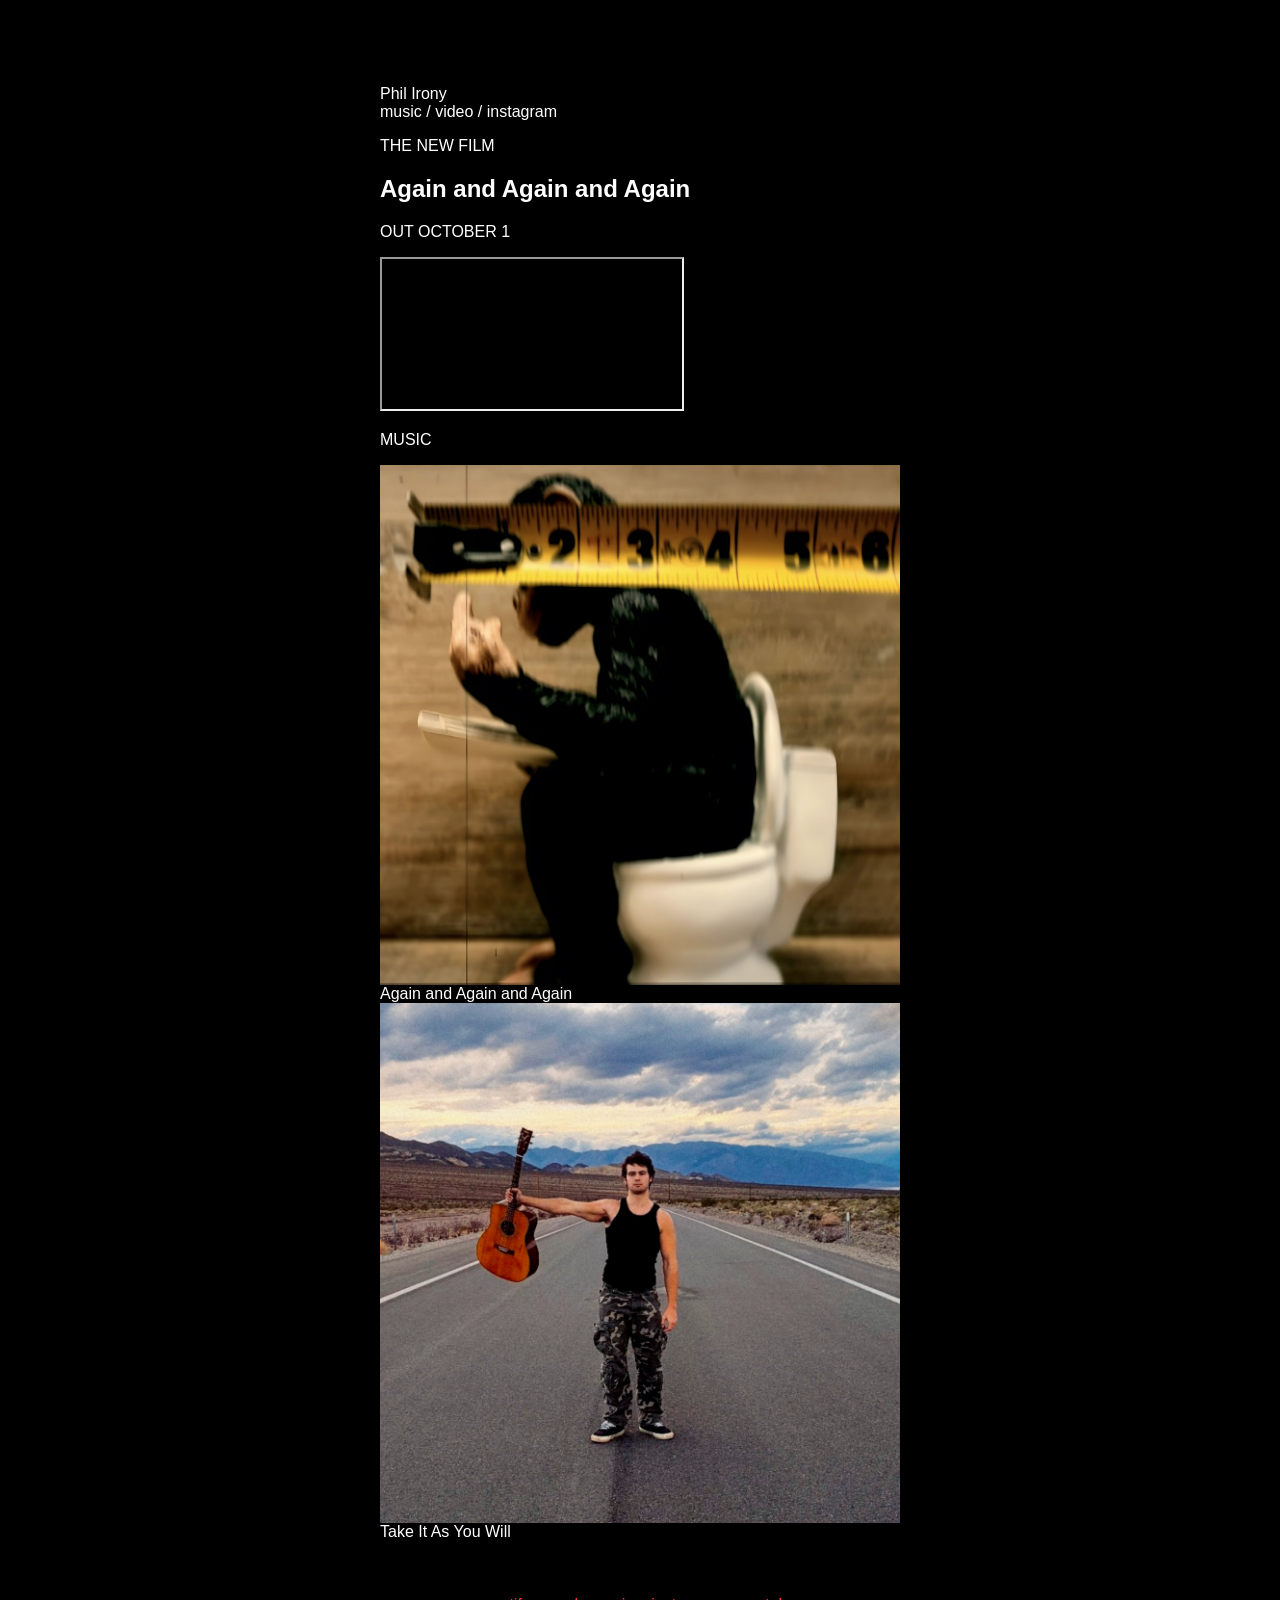
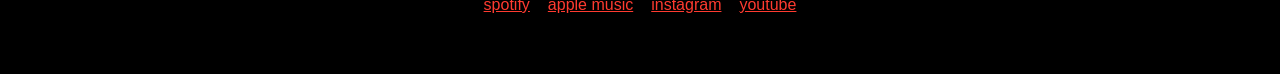
==== commit 59423945: "Feature Again and Again film on homepage" ====
--- a/index.html
+++ b/index.html
@@ -5,44 +5,67 @@
   <meta name="viewport" content="width=device-width, initial-scale=1.0">
   <meta name="description" content="Music and films by Phil Irony.">
   <title>Phil Irony</title>
-  <link rel="stylesheet" href="style.css?v=original-layout-2">
+  <link rel="stylesheet" href="style.css?v=film-home-1">
 </head>
 
 <body>
 
-<div class="top-left">
-    Phil Irony
-</div>
+<main class="home">
+    <header class="home-header">
+        <a class="home-name" href="index.html">Phil Irony</a>
+        <nav class="home-nav" aria-label="Main navigation">
+            <a href="#music">music</a>
+            <span>/</span>
+            <a href="#film">video</a>
+            <span>/</span>
+            <a href="https://www.instagram.com/phil.irony/" target="_blank" rel="noopener noreferrer">instagram</a>
+        </nav>
+    </header>
 
-<div class="top-right">
-    <a href="index.html">Discography</a>
-</div>
+    <section class="featured-film" id="film">
+        <div class="film-heading">
+            <p>THE NEW FILM</p>
+            <h1>Again and Again and Again</h1>
+            <p>OUT OCTOBER 1</p>
+        </div>
 
-<main class="home">
+        <div class="video-frame">
+            <iframe
+                src="https://www.youtube.com/embed/cfjmFs1l35c"
+                title="Again and Again and Again by Phil Irony"
+                allow="accelerometer; autoplay; clipboard-write; encrypted-media; gyroscope; picture-in-picture; web-share"
+                referrerpolicy="strict-origin-when-cross-origin"
+                allowfullscreen>
+            </iframe>
+        </div>
+    </section>
 
-<div class="intro-message">
-    <p>Hi. I’m Phil. I want to help people and change the world. Yes, too broad, and everybody says that.</p>
-    <p>Here’s what I’m doing about it:</p>
-</div>
+    <section class="music-section" id="music">
+        <p class="section-label">MUSIC</p>
 
-<p class="small-title">Again and Again and Again</p>
+        <div class="release-grid">
+            <article class="release-card">
+                <a href="ep2.html">
+                    <img class="album-cover" src="Again and Again and Again.jpg" alt="Again and Again and Again">
+                </a>
+                <a class="release-title" href="ep2.html">Again and Again and Again</a>
+            </article>
 
-<a href="ep2.html">
-    <img class="album-cover" src="Again and Again and Again.jpg" alt="Again and Again and Again">
-</a>
+            <article class="release-card">
+                <a href="ep1.html">
+                    <img class="album-cover" src="EP1.png" alt="Take It As You Will">
+                </a>
+                <a class="release-title" href="ep1.html">Take It As You Will</a>
+            </article>
+        </div>
+    </section>
 
-<p class="small-title">Take It As You Will</p>
-
-<a href="ep1.html">
-    <img class="album-cover" src="EP1.png" alt="Take It As You Will">
-</a>
-
-<div class="bottom-links">
-    <a href="https://open.spotify.com/artist/69qoSF35NxEwvkqIJ1cYDh" target="_blank" rel="noopener noreferrer">Spotify</a>
-    <a href="https://music.apple.com/us/artist/phil-irony/1895203218" target="_blank" rel="noopener noreferrer">Apple Music</a>
-    <a href="https://www.instagram.com/phil.irony/" target="_blank" rel="noopener noreferrer">Instagram</a>
-    <a href="https://music.youtube.com/channel/UC3ixc5yNg5zxXjvX2o9F77Q" target="_blank" rel="noopener noreferrer">YouTube Music</a>
-</div>
+    <div class="bottom-links">
+        <a href="https://open.spotify.com/artist/69qoSF35NxEwvkqIJ1cYDh" target="_blank" rel="noopener noreferrer">spotify</a>
+        <a href="https://music.apple.com/us/artist/phil-irony/1895203218" target="_blank" rel="noopener noreferrer">apple music</a>
+        <a href="https://www.instagram.com/phil.irony/" target="_blank" rel="noopener noreferrer">instagram</a>
+        <a href="https://music.youtube.com/channel/UC3ixc5yNg5zxXjvX2o9F77Q" target="_blank" rel="noopener noreferrer">youtube</a>
+    </div>
 
 </main>
 
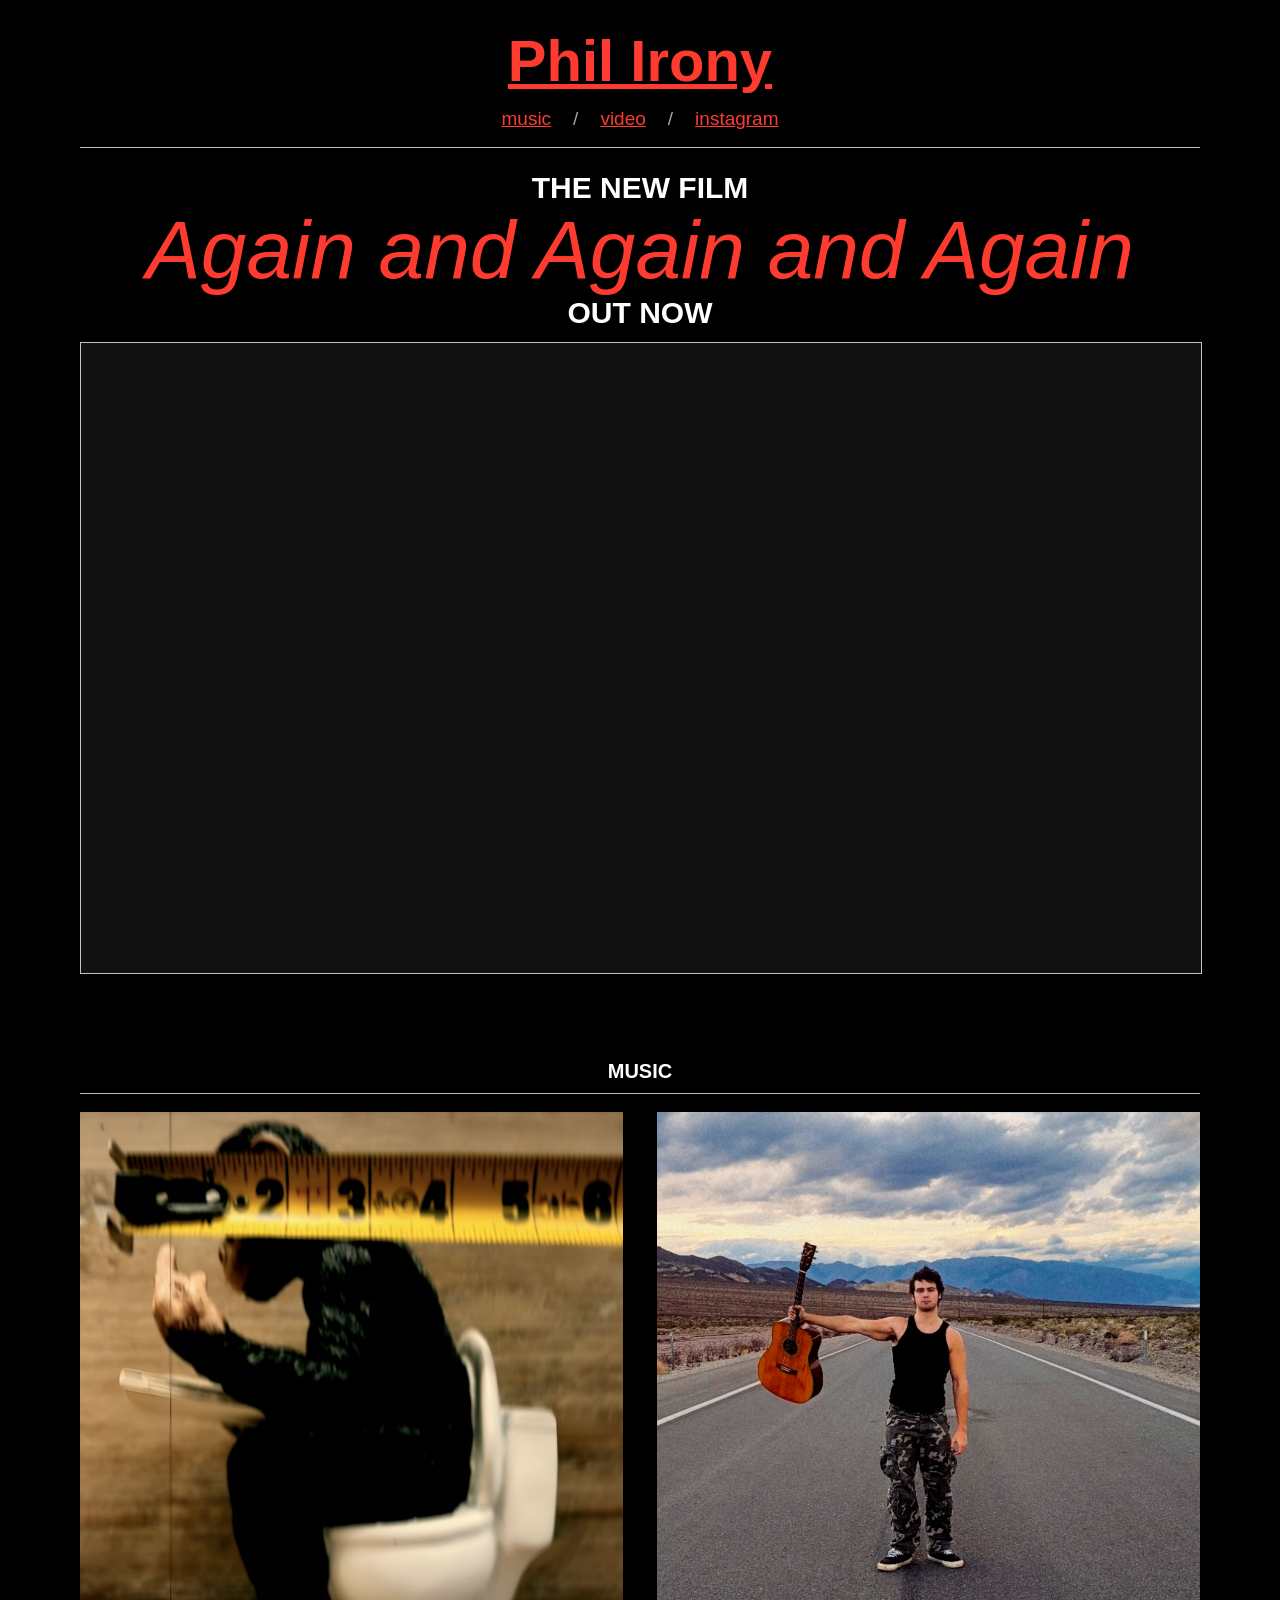
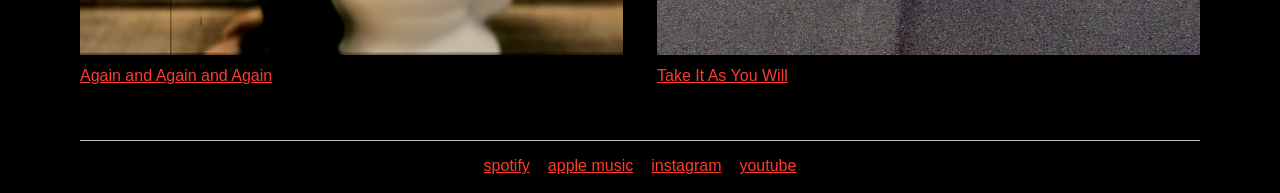
==== commit 7972b631: "Update film release announcement to OUT NOW" ====
--- a/index.html
+++ b/index.html
@@ -26,7 +26,7 @@
         <div class="film-heading">
             <p>THE NEW FILM</p>
             <h1>Again and Again and Again</h1>
-            <p>OUT OCTOBER 1</p>
+            <p>OUT NOW</p>
         </div>
 
         <div class="video-frame">
--- a/style.css
+++ b/style.css
@@ -40,11 +40,116 @@
 
 /* Main page layout */
 
-.home,
 .album-page {
     width: 520px;
     max-width: calc(100vw - 44px);
     margin: 85px auto 60px;
+}
+
+.home {
+    width: min(1120px, calc(100vw - 44px));
+    margin: 32px auto 18px;
+}
+
+.home-header {
+    text-align: center;
+    border-bottom: 1px solid rgba(255, 255, 255, 0.75);
+    padding-bottom: 17px;
+}
+
+.home-name {
+    display: inline-block;
+    color: #ff3b30;
+    font-size: clamp(38px, 5vw, 58px);
+    font-weight: 600;
+    line-height: 1;
+    text-decoration: underline;
+}
+
+.home-nav {
+    display: flex;
+    justify-content: center;
+    align-items: center;
+    flex-wrap: wrap;
+    gap: 22px;
+    margin-top: 18px;
+    font-size: 19px;
+}
+
+.home-nav a {
+    color: #ff3b30;
+    text-decoration: underline;
+}
+
+.home-nav span {
+    color: rgba(255, 255, 255, 0.65);
+}
+
+.featured-film {
+    padding-top: 24px;
+}
+
+.film-heading {
+    text-align: center;
+    margin-bottom: 14px;
+    line-height: 1.05;
+}
+
+.film-heading p {
+    margin: 0;
+    font-size: clamp(18px, 2.5vw, 30px);
+    font-weight: 600;
+}
+
+.film-heading h1 {
+    margin: 6px 0 7px;
+    color: #ff3b30;
+    font-size: clamp(38px, 7vw, 82px);
+    font-style: italic;
+    font-weight: 500;
+    line-height: 0.98;
+}
+
+.video-frame {
+    position: relative;
+    width: 100%;
+    aspect-ratio: 16 / 9;
+    background: #111;
+    border: 1px solid rgba(255, 255, 255, 0.75);
+}
+
+.video-frame iframe {
+    position: absolute;
+    inset: 0;
+    width: 100%;
+    height: 100%;
+    border: 0;
+}
+
+.music-section {
+    margin-top: 86px;
+}
+
+.section-label {
+    margin: 0 0 18px;
+    padding-bottom: 10px;
+    border-bottom: 1px solid rgba(255, 255, 255, 0.75);
+    text-align: center;
+    font-size: 20px;
+    font-weight: 600;
+}
+
+.release-grid {
+    display: grid;
+    grid-template-columns: repeat(2, minmax(0, 1fr));
+    gap: 34px;
+}
+
+.release-card .release-title {
+    display: inline-block;
+    margin-top: 12px;
+    color: #ff3b30;
+    text-decoration: underline;
 }
 
 .intro-message {
@@ -91,7 +196,9 @@
     justify-content: center;
     flex-wrap: wrap;
     gap: 18px;
-    margin: 55px 0 20px;
+    margin: 55px 0 0;
+    padding: 16px 0 0;
+    border-top: 1px solid rgba(255, 255, 255, 0.75);
 }
 
 .bottom-links a,
@@ -153,12 +260,43 @@
         top: 16px;
     }
 
-    .home,
     .album-page {
         max-width: calc(100vw - 32px);
         margin-top: 72px;
     }
 
+    .home {
+        width: calc(100vw - 32px);
+        margin-top: 22px;
+    }
+
+    .home-header {
+        padding-bottom: 14px;
+    }
+
+    .home-nav {
+        gap: 11px;
+        margin-top: 14px;
+        font-size: 16px;
+    }
+
+    .featured-film {
+        padding-top: 20px;
+    }
+
+    .film-heading {
+        margin-bottom: 12px;
+    }
+
+    .music-section {
+        margin-top: 62px;
+    }
+
+    .release-grid {
+        grid-template-columns: 1fr;
+        gap: 42px;
+    }
+
     .intro-message {
         margin-bottom: 70px;
     }
